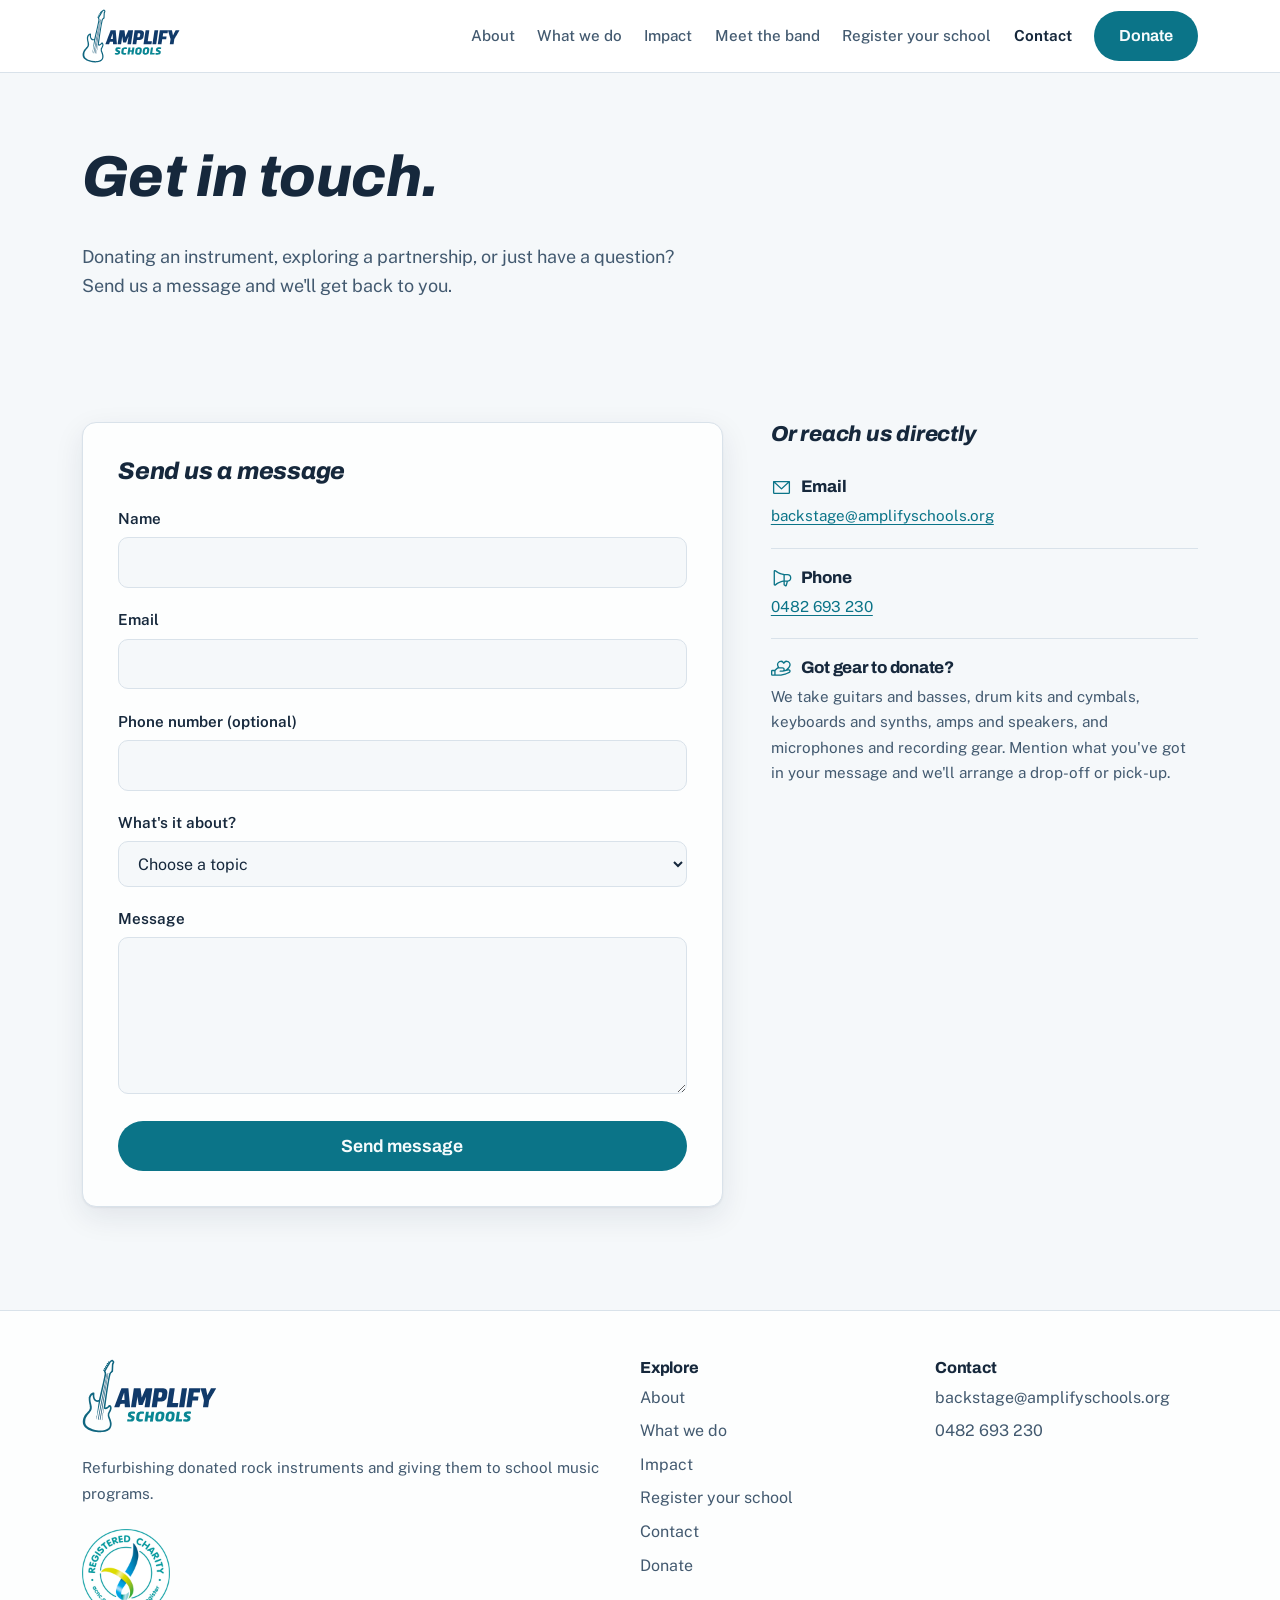
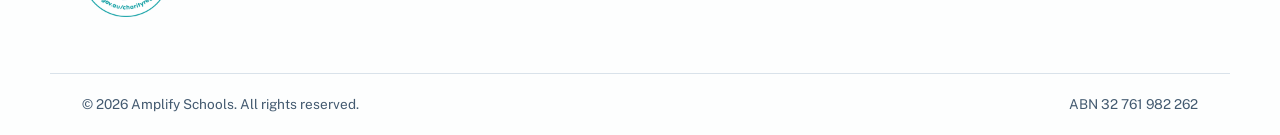
==== contact.html @ 99ada8d9 "Help Google treat amplifyschools.org as the official site The site is published in two places (Hosti" ====
<!doctype html>
<html lang="en-AU">
<head>
  <meta charset="utf-8">
  <meta name="viewport" content="width=device-width, initial-scale=1">
  <title>Contact | Amplify Schools</title>
  <meta name="description" content="Get in touch with Amplify Schools about instrument donations, partnerships, or anything else.">
  <link rel="canonical" href="https://amplifyschools.org/contact.html">
  <meta property="og:title" content="Contact Amplify Schools">
  <meta property="og:description" content="Get in touch about instrument donations, partnerships, or anything else.">
  <meta property="og:type" content="website">
  <meta property="og:url" content="https://amplifyschools.org/contact.html">
  <meta property="og:site_name" content="Amplify Schools">
  <meta property="og:locale" content="en_AU">
  <meta property="og:image" content="https://amplifyschools.org/assets/img/hero-music-room.jpg">
  <link rel="icon" href="data:image/svg+xml,%3Csvg xmlns='http://www.w3.org/2000/svg' viewBox='0 0 64 64'%3E%3Crect width='64' height='64' rx='14' fill='%231c3e66'/%3E%3Ctext x='33' y='47' font-family='Arial, sans-serif' font-size='42' font-weight='800' font-style='italic' text-anchor='middle' fill='%234cc3d5'%3EA%3C/text%3E%3C/svg%3E">
  <link rel="preload" href="assets/fonts/archivo-latin-wght-italic.woff2" as="font" type="font/woff2" crossorigin>
  <link rel="preload" href="assets/fonts/public-sans-latin-wght-normal.woff2" as="font" type="font/woff2" crossorigin>
  <link rel="stylesheet" href="assets/css/styles.css?v=14">
  <script>document.documentElement.classList.add("js");</script>
</head>
<body>
  <a class="skip-link" href="#main">Skip to content</a>

  <header class="site-header">
    <nav class="nav container" aria-label="Main">
      <a class="brand" href="index.html" aria-label="Amplify Schools home">
        <picture>
          <source srcset="assets/img/logo-dark.svg" media="(prefers-color-scheme: dark)">
          <img class="brand-logo" src="assets/img/logo.svg" alt="Amplify Schools" width="1960" height="1077">
        </picture>
      </a>
      <button class="nav-toggle" aria-expanded="false" aria-controls="nav-links">Menu</button>
      <ul class="nav-links" id="nav-links">
        <li><a href="index.html#about">About</a></li>
        <li><a href="index.html#programs">What we do</a></li>
        <li><a href="index.html#impact">Impact</a></li>
        <li><a href="index.html#band">Meet the band</a></li>
        <li><a href="register.html">Register your school</a></li>
        <li><a href="contact.html" aria-current="page">Contact</a></li>
        <li class="nav-cta"><a class="btn btn-primary" href="donate.html">Donate</a></li>
      </ul>
    </nav>
  </header>

  <main id="main">

    <section class="donate-intro container">
      <h1>Get in touch.</h1>
      <p class="lede">Donating an instrument, exploring a partnership, or just have a question? Send us a message and we'll get back to you.</p>
    </section>

    <section class="section container donate-layout">

      <!-- ===== Contact form ===== -->
      <div class="donate-card">
        <h2 class="form-title">Send us a message</h2>
        <form id="contact-form" novalidate>
          <input type="hidden" name="_subject" value="Website enquiry">
          <input type="hidden" name="form_type" value="contact">
          <div class="form-field">
            <label for="ct-name">Name</label>
            <input id="ct-name" name="name" type="text" required autocomplete="name">
          </div>
          <div class="form-field">
            <label for="ct-email">Email</label>
            <input id="ct-email" name="email" type="email" required autocomplete="email">
          </div>
          <div class="form-field">
            <label for="ct-phone">Phone number (optional)</label>
            <input id="ct-phone" name="phone" type="tel" autocomplete="tel">
          </div>
          <div class="form-field">
            <label for="ct-topic">What's it about?</label>
            <select id="ct-topic" name="topic" required>
              <option value="">Choose a topic</option>
              <option>Donating an instrument</option>
              <option>Partnership or sponsorship</option>
              <option>School music program</option>
              <option>Volunteering</option>
              <option>Something else</option>
            </select>
          </div>
          <div class="form-field">
            <label for="ct-message">Message</label>
            <textarea id="ct-message" name="message" rows="5" required></textarea>
          </div>
          <!-- honeypot for spam bots; leave empty -->
          <div class="hp-field" aria-hidden="true">
            <label for="website">Website</label>
            <input id="website" name="website" type="text" tabindex="-1" autocomplete="off">
          </div>
          <button type="submit" class="btn btn-primary btn-lg donate-submit" id="contact-submit">Send message</button>
          <div class="form-alert" id="contact-alert" role="status"></div>
        </form>
        <div class="form-success" id="contact-success" hidden>
          <svg class="icon" aria-hidden="true"><use href="assets/icons.svg#icon-check-circle"/></svg>
          <h3>Message sent.</h3>
          <p>Thanks for reaching out. We'll get back to you as soon as we can.</p>
        </div>
      </div>

      <!-- ===== Direct contact ===== -->
      <aside class="give-aside">
        <h2>Or reach us directly</h2>

        <div class="give-item">
          <h3><svg class="icon" aria-hidden="true"><use href="assets/icons.svg#icon-envelope-simple"/></svg> Email</h3>
          <p><a href="mailto:backstage@amplifyschools.org">backstage@amplifyschools.org</a></p>
        </div>

        <div class="give-item">
          <h3><svg class="icon" aria-hidden="true"><use href="assets/icons.svg#icon-megaphone"/></svg> Phone</h3>
          <p><a href="tel:+61482693230">0482 693 230</a></p>
        </div>

        <div class="give-item">
          <h3><svg class="icon" aria-hidden="true"><use href="assets/icons.svg#icon-hand-heart"/></svg> Got gear to donate?</h3>
          <p>We take guitars and basses, drum kits and cymbals, keyboards and synths, amps and speakers, and microphones and recording gear. Mention what you've got in your message and we'll arrange a drop-off or pick-up.</p>
        </div>
      </aside>

    </section>

  </main>

  <footer class="site-footer" id="contact">
    <div class="container footer-grid">
      <div class="footer-about">
        <a class="brand" href="index.html" aria-label="Amplify Schools home">
          <picture>
            <source srcset="assets/img/logo-dark.svg" media="(prefers-color-scheme: dark)">
            <img class="brand-logo" src="assets/img/logo.svg" alt="Amplify Schools" width="1960" height="1077">
          </picture>
        </a>
        <p>Refurbishing donated rock instruments and giving them to school music programs.</p>
        <a class="charity-tick" href="https://www.acnc.gov.au/charity/charities?search=32761982262">
          <picture>
            <source srcset="assets/img/acnc-charity-tick-dark.webp" media="(prefers-color-scheme: dark)">
            <img src="assets/img/acnc-charity-tick.webp" alt="Registered charity: view our listing on the ACNC Charity Register" width="264" height="264" loading="lazy">
          </picture>
        </a>
      </div>
      <div>
        <h3>Explore</h3>
        <ul>
          <li><a href="index.html#about">About</a></li>
          <li><a href="index.html#programs">What we do</a></li>
          <li><a href="index.html#impact">Impact</a></li>
          <li><a href="register.html">Register your school</a></li>
          <li><a href="contact.html">Contact</a></li>
          <li><a href="donate.html">Donate</a></li>
        </ul>
      </div>
      <div>
        <h3>Contact</h3>
        <ul>
          <li><a href="mailto:backstage@amplifyschools.org">backstage@amplifyschools.org</a></li>
          <li><a href="tel:+61482693230">0482 693 230</a></li>
        </ul>
      </div>
    </div>
    <div class="container footer-legal">
      <p>&copy; <span id="year">2026</span> Amplify Schools. All rights reserved.</p>
      <p>ABN 32 761 982 262</p>
    </div>
  </footer>

  <script src="assets/js/main.js?v=13"></script>
</body>
</html>
---- assets/css/styles.css ----
/* ============================================================
   Amplify Schools - site stylesheet
   Brand: navy #1c3e66 + teal #0b7488, from the Amplify Schools
   logo (stacked bold-italic wordmark, electric guitar outline).
   Teal is the single interactive accent; navy is structural
   (headings, hero scrim, CTA band). Auto light/dark.
   Type: Archivo (display, heavy italic echoes the logo)
         + Public Sans (body). Self-hosted.
   ============================================================ */

/* ---------- Fonts (self-hosted, variable weight) ---------- */
@font-face {
  font-family: "Archivo";
  font-style: normal;
  font-weight: 100 900;
  font-display: swap;
  src: url("../fonts/archivo-latin-wght-normal.woff2") format("woff2-variations");
}
@font-face {
  font-family: "Archivo";
  font-style: italic;
  font-weight: 100 900;
  font-display: swap;
  src: url("../fonts/archivo-latin-wght-italic.woff2") format("woff2-variations");
}
@font-face {
  font-family: "Public Sans";
  font-style: normal;
  font-weight: 100 900;
  font-display: swap;
  src: url("../fonts/public-sans-latin-wght-normal.woff2") format("woff2-variations");
}
@font-face {
  font-family: "Public Sans";
  font-style: italic;
  font-weight: 100 900;
  font-display: swap;
  src: url("../fonts/public-sans-latin-wght-italic.woff2") format("woff2-variations");
}

/* ---------- Tokens ---------- */
:root {
  --bg: #f5f8fa;
  --surface: #fdfefe;
  --surface-raised: #ffffffee;
  --ink: #16283c;
  --ink-soft: #435a70;
  --line: #d9e2ea;
  --navy: #1c3e66;            /* brand navy: headings, bands, scrims */
  --navy-deep: #14263e;
  --accent: #0b7488;          /* brand teal: ALL interactive elements */
  --accent-hover: #095e6f;
  --accent-ink: #f6fbfc;      /* text on accent */
  --accent-tint: #e2f1f4;     /* soft teal wash */
  --focus: #1d4ed8;

  --font-display: "Archivo", system-ui, sans-serif;
  --font-body: "Public Sans", system-ui, sans-serif;

  --radius: 14px;             /* one radius scale: soft */
  --radius-sm: 10px;
  --shadow: 0 1px 2px rgb(20 38 62 / 0.06), 0 10px 30px rgb(20 38 62 / 0.09);
  --container: 1180px;

  color-scheme: light dark;
}

@media (prefers-color-scheme: dark) {
  :root {
    --bg: #0c141d;
    --surface: #131e2a;
    --surface-raised: #16222fee;
    --ink: #e7edf3;
    --ink-soft: #a0aebd;
    --line: #263647;
    --navy: #1c3e66;
    --navy-deep: #101d30;
    --accent: #4cc3d5;
    --accent-hover: #74d2e0;
    --accent-ink: #052730;
    --accent-tint: #12303a;
    --focus: #93b4f8;
    --shadow: 0 1px 2px rgb(0 0 0 / 0.4), 0 10px 30px rgb(0 0 0 / 0.4);
  }
}

/* ---------- Reset & base ---------- */
*, *::before, *::after { box-sizing: border-box; }
html { scroll-behavior: smooth; }
body {
  margin: 0;
  font-family: var(--font-body);
  font-size: 1rem;
  line-height: 1.65;
  color: var(--ink);
  background: var(--bg);
  -webkit-font-smoothing: antialiased;
}
img { max-width: 100%; height: auto; display: block; }
a { color: var(--accent); text-underline-offset: 3px; }
a:hover { color: var(--accent-hover); }
:focus-visible { outline: 3px solid var(--focus); outline-offset: 2px; border-radius: 4px; }

h1, h2, h3 {
  font-family: var(--font-display);
  font-weight: 750;
  line-height: 1.12;
  letter-spacing: -0.015em;
  margin: 0 0 0.5em;
  text-wrap: balance;
}
/* Display headings echo the logo's heavy italic */
h1, h2 { font-style: italic; font-weight: 800; letter-spacing: -0.01em; }
h1 { font-size: clamp(2.2rem, 4.8vw, 3.6rem); line-height: 1.1; padding-bottom: 0.08em; }
h2 { font-size: clamp(1.6rem, 3vw, 2.3rem); line-height: 1.14; padding-bottom: 0.06em; }
h3 { font-size: 1.2rem; }
p { margin: 0 0 1em; max-width: 65ch; }
.lede { font-size: 1.125rem; color: var(--ink-soft); }

.container { max-width: var(--container); margin-inline: auto; padding-inline: clamp(1rem, 4vw, 2rem); }
.section { padding-block: clamp(3.5rem, 8vw, 6.5rem); }

.icon { width: 1.25em; height: 1.25em; fill: currentColor; flex: none; vertical-align: -0.22em; }

.visually-hidden {
  position: absolute; width: 1px; height: 1px;
  clip-path: inset(50%); overflow: hidden; white-space: nowrap;
}
.skip-link {
  position: absolute; left: 1rem; top: -3rem; z-index: 100;
  background: var(--surface); color: var(--ink);
  padding: 0.6rem 1rem; border-radius: var(--radius-sm);
  transition: top 0.15s ease;
}
.skip-link:focus { top: 1rem; }

/* ---------- Scroll reveal (progressive enhancement) ---------- */
/* Hidden state only applies when JS is running (html.js) and
   the user has not asked for reduced motion. */
@media (prefers-reduced-motion: no-preference) {
  html.js .reveal {
    opacity: 0; transform: translateY(22px);
    transition: opacity 0.7s cubic-bezier(0.16, 1, 0.3, 1),
                transform 0.7s cubic-bezier(0.16, 1, 0.3, 1);
  }
  html.js .reveal.in { opacity: 1; transform: none; }
}
@media (prefers-reduced-motion: reduce) {
  html { scroll-behavior: auto; }
  *, *::before, *::after { transition: none !important; animation: none !important; }
}

/* ---------- Buttons ---------- */
.btn {
  display: inline-flex; align-items: center; justify-content: center; gap: 0.5rem;
  font-family: var(--font-display); font-weight: 650; font-size: 1rem;
  padding: 0.7rem 1.5rem; border-radius: 999px;
  border: 1.5px solid transparent; cursor: pointer;
  text-decoration: none; white-space: nowrap;
  transition: background 0.18s ease, color 0.18s ease, transform 0.12s ease,
              border-color 0.18s ease, box-shadow 0.18s ease;
}
.btn:hover { transform: translateY(-1px); }
.btn:active { transform: scale(0.98); }
.btn-primary { background: var(--accent); color: var(--accent-ink); }
.btn-primary:hover { background: var(--accent-hover); color: var(--accent-ink); box-shadow: var(--shadow); }
.btn-ghost { border-color: var(--line); color: var(--ink); background: transparent; }
.btn-ghost:hover { border-color: var(--ink-soft); color: var(--ink); }
.btn-lg { font-size: 1.1rem; padding: 0.9rem 1.9rem; }

/* Ghost button variant for use on the dark hero photo */
.btn-ghost-light { border-color: #ffffff66; color: #f2f6f9; background: rgb(16 29 48 / 0.35); }
.btn-ghost-light:hover { border-color: #ffffffb3; color: #ffffff; }

/* ---------- Header ---------- */
.site-header {
  position: sticky; top: 0; z-index: 50;
  background: var(--surface-raised);
  backdrop-filter: blur(12px);
  border-bottom: 1px solid var(--line);
}
.nav {
  display: flex; align-items: center; gap: 1.5rem;
  height: 72px;
}
.brand { display: inline-flex; align-items: center; text-decoration: none; margin-right: auto; }
.brand picture { display: flex; }
.brand-logo { height: 54px; width: auto; flex: none; }
.site-footer .brand-logo { height: 74px; }

.nav-links { display: flex; align-items: center; gap: 1.4rem; list-style: none; margin: 0; padding: 0; }
.nav-links a:not(.btn) {
  color: var(--ink-soft); text-decoration: none; font-weight: 500; font-size: 0.95rem;
}
.nav-links a:not(.btn):hover { color: var(--ink); }
.nav-links a[aria-current="page"]:not(.btn) { color: var(--ink); font-weight: 650; }
.nav-toggle {
  display: none; background: none; border: 1.5px solid var(--line); border-radius: var(--radius-sm);
  color: var(--ink); padding: 0.4rem 0.7rem; font: inherit; cursor: pointer;
}
@media (max-width: 767px) {
  .nav-toggle { display: inline-flex; align-items: center; gap: 0.4rem; }
  .nav-links {
    display: none; position: absolute; top: 72px; left: 0; right: 0;
    flex-direction: column; align-items: stretch; gap: 0;
    background: var(--surface); border-bottom: 1px solid var(--line);
    padding: 0.5rem 1rem 1rem;
  }
  .nav-links.open { display: flex; }
  .nav-links li { border-top: 1px solid var(--line); }
  .nav-links li:first-child { border-top: 0; }
  .nav-links a:not(.btn) { display: block; padding: 0.85rem 0.25rem; }
  .nav-links .nav-cta { padding-top: 0.85rem; border-top: 1px solid var(--line); }
  .nav-links .btn { width: 100%; }
}

/* ---------- Cinematic hero ---------- */
.hero-cinema {
  position: relative; isolation: isolate;
  min-height: min(86dvh, 820px);
  display: flex; align-items: center;
  overflow: hidden;
}
.hero-cinema .hero-bg {
  position: absolute; inset: 0; z-index: -2;
  width: 100%; height: 100%; object-fit: cover;
}
.hero-cinema::after {
  /* navy scrim: strong on the text side, lighter on the right */
  content: ""; position: absolute; inset: 0; z-index: -1;
  background:
    linear-gradient(78deg, rgb(13 24 40 / 0.92) 0%, rgb(16 30 50 / 0.82) 42%, rgb(20 38 62 / 0.42) 100%),
    linear-gradient(to top, rgb(13 24 40 / 0.55), transparent 40%);
}
.hero-cinema .hero-content {
  padding-block: clamp(4rem, 9vw, 7rem);
  max-width: 46rem;
}
.hero-cinema h1 { color: #f6f9fb; margin-bottom: 0.4em; }
.hero-cinema h1 .accent-word { color: #62c9d8; }
.hero-cinema .lede { color: #ccd9e4; margin-bottom: 1.8rem; font-size: 1.2rem; }
.hero-actions { display: flex; flex-wrap: wrap; gap: 0.9rem; align-items: center; }

/* ---------- Mission ---------- */
.mission { border-block: 1px solid var(--line); background: var(--surface); }
.mission-inner { max-width: 47rem; }
.mission h2 { margin-bottom: 0.6em; }
.mission p { max-width: none; }

/* ---------- Programs (asymmetric grid) ---------- */
.programs-grid {
  display: grid; gap: 1.25rem;
  grid-template-columns: minmax(0, 3fr) minmax(0, 2fr);
  grid-template-rows: auto auto;
}
.program-card {
  position: relative; display: flex; flex-direction: column; justify-content: flex-end;
  border-radius: var(--radius); overflow: hidden; min-height: 260px;
  background: var(--surface); border: 1px solid var(--line);
}
.program-card.feature { grid-row: 1 / 3; min-height: 500px; }
.program-card img {
  position: absolute; inset: 0; width: 100%; height: 100%; object-fit: cover;
  transition: transform 0.6s cubic-bezier(0.16, 1, 0.3, 1);
}
.program-card:hover img { transform: scale(1.04); }
.program-card .program-body {
  position: relative; padding: 1.5rem;
  background: linear-gradient(to top, rgb(13 24 40 / 0.92), rgb(13 24 40 / 0.6) 60%, transparent);
  color: #f2f6f9; padding-top: 4.5rem;
}
.program-body h3 { color: inherit; margin-bottom: 0.25em; font-size: 1.35rem; font-style: italic; font-weight: 750; }
.program-body p { color: #ccd9e4; margin: 0; font-size: 0.98rem; max-width: 44ch; }
@media (max-width: 860px) {
  .programs-grid { grid-template-columns: 1fr; }
  .program-card.feature { grid-row: auto; min-height: 320px; }
}

/* ---------- Donation tiers ---------- */
.tiers { background: var(--surface); border-block: 1px solid var(--line); }
.tiers-grid {
  display: grid; gap: clamp(2rem, 5vw, 4.5rem);
  grid-template-columns: minmax(0, 2fr) minmax(0, 3fr);
  align-items: start;
}
.tiers-copy h2 { margin-bottom: 0.5em; }
.tier-list { list-style: none; margin: 0; padding: 0; }
.tier-row {
  display: grid; grid-template-columns: auto 1fr; gap: 1.4rem; align-items: baseline;
  padding: 1.4rem 0;
}
.tier-row + .tier-row { border-top: 1px solid var(--line); }
.tier-amount {
  font-family: var(--font-display); font-style: italic; font-weight: 800; font-size: 2.2rem;
  color: var(--accent); min-width: 4.6ch; padding-bottom: 2px;
}
.tier-row h3 { margin-bottom: 0.2em; }
.tier-row p { margin: 0; color: var(--ink-soft); font-size: 0.98rem; }
@media (max-width: 860px) {
  .tiers-grid { grid-template-columns: 1fr; }
}

/* ---------- Impact (photo + quotes) ---------- */
.impact-grid {
  display: grid; gap: clamp(1.5rem, 4vw, 3.5rem);
  grid-template-columns: minmax(0, 2fr) minmax(0, 3fr);
  align-items: center;
}
.impact-photo img {
  width: 100%; aspect-ratio: 3 / 4; object-fit: cover;
  border-radius: var(--radius); box-shadow: var(--shadow);
}
.impact-quotes { display: grid; gap: 2.2rem; }
.impact-quotes blockquote { margin: 0; }
.impact-quotes blockquote p {
  font-family: var(--font-display); font-weight: 560;
  font-size: clamp(1.15rem, 2vw, 1.45rem); line-height: 1.42;
  color: var(--ink); max-width: none; margin-bottom: 0.7rem;
}
.impact-quotes blockquote p::before { content: "\201C"; color: var(--accent); }
.impact-quotes blockquote p::after { content: "\201D"; color: var(--accent); }
.impact-quotes cite {
  font-style: normal; color: var(--ink-soft); font-size: 0.95rem;
}
.impact-quotes cite strong { color: var(--ink); font-weight: 600; }
@media (max-width: 860px) {
  .impact-grid { grid-template-columns: 1fr; }
  .impact-photo { max-width: 420px; }
}

/* ---------- Meet the band ---------- */
.team-grid {
  display: grid; gap: 1.5rem;
  grid-template-columns: repeat(3, minmax(0, 1fr));
}
.team-card {
  background: var(--surface); border: 1px solid var(--line);
  border-radius: var(--radius); overflow: hidden;
  transition: transform 0.3s cubic-bezier(0.16, 1, 0.3, 1), box-shadow 0.3s ease;
}
.team-card:hover { transform: translateY(-4px); box-shadow: var(--shadow); }
.team-card img { width: 100%; aspect-ratio: 4 / 5; object-fit: cover; }
.team-card .team-body { padding: 1.3rem 1.4rem 1.5rem; }
.team-card h3 { margin: 0 0 0.1rem; font-size: 1.15rem; }
.team-card .team-role {
  color: var(--accent); font-weight: 650; font-size: 0.88rem;
  margin: 0 0 0.7rem;
}
.team-card .team-bio { margin: 0; color: var(--ink-soft); font-size: 0.94rem; }
@media (max-width: 900px) {
  .team-grid { grid-template-columns: 1fr; max-width: 400px; }
}

/* ---------- CTA band ---------- */
.cta-band {
  background: linear-gradient(105deg, var(--navy-deep), var(--navy));
  color: #f2f6f9;
}
.cta-band .container {
  display: flex; flex-wrap: wrap; align-items: center; justify-content: space-between; gap: 1.5rem;
}
.cta-band h2 { color: inherit; margin: 0; }
.cta-band p { color: #ccd9e4; margin: 0.35em 0 0; }
.cta-band .btn-primary { background: #4cc3d5; color: #052730; }
.cta-band .btn-primary:hover { background: #74d2e0; color: #052730; }
.cta-band-link { color: #7ed7e4; font-weight: 600; }
.cta-band-link:hover { color: #a5e4ee; }

/* ---------- Footer ---------- */
.site-footer { border-top: 1px solid var(--line); background: var(--surface); }
.footer-grid {
  display: grid; gap: 2rem; padding-block: 3rem;
  grid-template-columns: minmax(0, 2fr) minmax(0, 1fr) minmax(0, 1fr);
}
.footer-grid h3 { font-size: 1rem; }
.footer-grid ul { list-style: none; margin: 0; padding: 0; display: grid; gap: 0.45rem; }
.footer-grid a { color: var(--ink-soft); text-decoration: none; }
.footer-grid a:hover { color: var(--ink); text-decoration: underline; }
.footer-about p { color: var(--ink-soft); font-size: 0.95rem; margin-top: 0.9rem; }
.footer-social { display: flex; gap: 0.8rem; margin-top: 0.8rem; }
.footer-social a { color: var(--ink-soft); }
.footer-social .icon { width: 1.4em; height: 1.4em; }
.footer-legal {
  border-top: 1px solid var(--line); padding-block: 1.2rem;
  font-size: 0.85rem; color: var(--ink-soft);
  display: flex; flex-wrap: wrap; gap: 0.5rem 2rem; justify-content: space-between;
}
.footer-legal p { margin: 0; max-width: none; }
@media (max-width: 767px) {
  .footer-grid { grid-template-columns: 1fr; }
}

/* ---------- ACNC Registered Charity Tick ---------- */
/* Official ACNC artwork: never recolour, redraw or distort it.
   ACNC style guide: at least 15mm wide (about 57px), 5mm (about 19px)
   clear space all round, and always linked to our listing on the
   ACNC Charity Register. The colour Tick is for light backgrounds;
   <picture> swaps in the white (reversed) Tick for dark mode. */
.charity-tick { display: inline-flex; margin-top: 0.5rem; }
.charity-tick picture { display: flex; }
.charity-tick img { width: 88px; height: 88px; }
.charity-tick:focus-visible { border-radius: 50%; }

/* Donate page: Tick plus a one-line note, as a single link */
.charity-note {
  display: flex; align-items: center; gap: 1.25rem;
  margin-top: 1.4rem; padding-top: 1.4rem; border-top: 1px solid var(--line);
  color: var(--ink-soft); font-size: 0.92rem; line-height: 1.5; text-decoration: none;
}
.charity-note:hover { color: var(--ink-soft); }
.charity-note picture { display: flex; flex: none; }
.charity-note img { width: 72px; height: 72px; }
.charity-note strong { display: block; color: var(--ink); font-weight: 650; }
.charity-note-link { color: var(--accent); text-decoration: underline; text-underline-offset: 3px; }
.charity-note:hover .charity-note-link { color: var(--accent-hover); }

/* ============================================================
   Donate page
   ============================================================ */
.donate-intro { padding-block: clamp(2.5rem, 6vw, 4.5rem) 0; }
.donate-intro .lede { max-width: 56ch; }

.donate-layout {
  display: grid; gap: clamp(1.5rem, 4vw, 3rem);
  grid-template-columns: minmax(0, 3fr) minmax(0, 2fr);
  align-items: start;
}
@media (max-width: 860px) {
  .donate-layout { grid-template-columns: 1fr; }
}

.donate-card {
  background: var(--surface); border: 1px solid var(--line);
  border-radius: var(--radius); box-shadow: var(--shadow);
  padding: clamp(1.4rem, 3vw, 2.2rem);
}

.freq-toggle {
  display: grid; grid-template-columns: 1fr 1fr; gap: 0;
  border: 1.5px solid var(--line); border-radius: 999px; overflow: hidden;
  margin-bottom: 1.4rem;
}
.freq-toggle button {
  font: inherit; font-family: var(--font-display); font-weight: 650;
  padding: 0.65rem 1rem; border: 0; background: transparent; color: var(--ink-soft);
  cursor: pointer; transition: background 0.15s ease, color 0.15s ease;
}
.freq-toggle button[aria-pressed="true"] { background: var(--accent); color: var(--accent-ink); }

.amount-grid { display: grid; grid-template-columns: repeat(3, 1fr); gap: 0.7rem; margin-bottom: 1rem; }
.amount-grid button {
  font: inherit; font-family: var(--font-display); font-weight: 700; font-size: 1.15rem;
  padding: 0.85rem 0.5rem; cursor: pointer;
  border: 1.5px solid var(--line); border-radius: var(--radius-sm);
  background: transparent; color: var(--ink);
  transition: border-color 0.15s ease, background 0.15s ease, transform 0.1s ease;
}
.amount-grid button:hover { border-color: var(--accent); }
.amount-grid button:active { transform: scale(0.98); }
.amount-grid button[aria-pressed="true"] {
  border-color: var(--accent); background: var(--accent-tint); color: var(--accent);
}
@media (max-width: 480px) { .amount-grid { grid-template-columns: repeat(2, 1fr); } }

.custom-amount { margin-bottom: 1.4rem; }
.custom-amount label { display: block; font-weight: 600; font-size: 0.92rem; margin-bottom: 0.4rem; }
.custom-amount .field {
  display: flex; align-items: center; gap: 0.5rem;
  border: 1.5px solid var(--line); border-radius: var(--radius-sm);
  padding: 0 0.9rem; background: var(--bg);
}
.custom-amount .field:focus-within { border-color: var(--focus); }
.custom-amount .currency { color: var(--ink-soft); font-weight: 600; }
.custom-amount input {
  font: inherit; font-size: 1.1rem; border: 0; background: transparent; color: var(--ink);
  padding: 0.75rem 0; width: 100%; outline: none;
}
.custom-amount .hint { font-size: 0.85rem; color: var(--ink-soft); margin: 0.4rem 0 0; }

.donate-submit { width: 100%; }
.donate-note {
  display: flex; gap: 0.5rem; align-items: flex-start;
  font-size: 0.88rem; color: var(--ink-soft); margin: 1rem 0 0;
}
.donate-note .icon { margin-top: 0.15em; }

.donate-alert {
  display: none; margin-top: 1rem; padding: 0.9rem 1.1rem;
  border: 1.5px solid var(--accent); border-radius: var(--radius-sm);
  background: var(--accent-tint); color: var(--ink); font-size: 0.95rem;
}
.donate-alert.show { display: block; }
.donate-alert a { font-weight: 600; }

.give-aside h2 { font-size: 1.35rem; }
.give-item { padding: 1.2rem 0; }
.give-item + .give-item { border-top: 1px solid var(--line); }
.give-item h3 { display: flex; align-items: center; gap: 0.55rem; font-size: 1.05rem; margin-bottom: 0.3em; }
.give-item h3 .icon { color: var(--accent); }
.give-item p { margin: 0; color: var(--ink-soft); font-size: 0.95rem; }
.give-item .bank-details {
  margin: 0.7rem 0 0; padding: 0.8rem 1rem;
  background: var(--bg); border-radius: var(--radius-sm);
  font-size: 0.92rem; color: var(--ink);
}
.give-item .bank-details span { display: block; }
.give-item .bank-details .bank-row { display: flex; align-items: center; justify-content: space-between; gap: 0.75rem; padding: 0.15rem 0; }
.copy-btn {
  display: inline-flex; align-items: center; gap: 0.3rem; flex: none;
  padding: 0.3rem 0.65rem; border: 1px solid var(--line); border-radius: 999px;
  background: transparent; color: var(--accent); font: inherit; font-size: 0.8rem; font-weight: 600;
  cursor: pointer;
}
.copy-btn:hover { border-color: var(--accent); }
.copy-btn .icon { width: 1em; height: 1em; vertical-align: 0; }
.give-item .bank-details .copy-btn span { display: inline; }
.give-item .hint { font-size: 0.85rem; color: var(--ink-soft); margin: 0.5rem 0 0; }

/* ---------- School registration form ---------- */
.form-title { font-size: 1.5rem; margin-bottom: 1.2rem; }
.form-field { margin-bottom: 1.2rem; }
.form-field label {
  display: block; font-weight: 600; font-size: 0.95rem; margin-bottom: 0.4rem;
}
.form-field input,
.form-field textarea,
.form-field select {
  font: inherit; width: 100%; color: var(--ink);
  border: 1.5px solid var(--line); border-radius: var(--radius-sm);
  background: var(--bg); padding: 0.7rem 0.9rem;
}
.form-field textarea { resize: vertical; min-height: 6rem; }
.form-field input:focus-visible,
.form-field textarea:focus-visible,
.form-field select:focus-visible { outline: 3px solid var(--focus); outline-offset: 1px; }
.field-hint { font-size: 0.85rem; color: var(--ink-soft); margin: 0.35rem 0 0; }
.field-error { font-size: 0.88rem; color: #b3261e; margin: 0.35rem 0 0; }
@media (prefers-color-scheme: dark) {
  .field-error { color: #ffb4ab; }
}
.form-field input[aria-invalid="true"],
.form-field textarea[aria-invalid="true"] { border-color: #b3261e; }

.form-check {
  display: grid; grid-template-columns: auto 1fr; gap: 0.7rem;
  align-items: start; margin: 1.4rem 0;
}
.form-check input {
  width: 1.25rem; height: 1.25rem; margin-top: 0.2rem;
  accent-color: var(--accent);
}
.form-check label { font-size: 0.92rem; color: var(--ink-soft); }

/* honeypot: visually removed, still in the DOM for bots */
.hp-field { position: absolute; left: -9999px; width: 1px; height: 1px; overflow: hidden; }

.form-alert {
  display: none; margin-top: 1rem; padding: 0.9rem 1.1rem;
  border: 1.5px solid var(--accent); border-radius: var(--radius-sm);
  background: var(--accent-tint); color: var(--ink); font-size: 0.95rem;
}
.form-alert.show { display: block; }
.form-alert a { font-weight: 600; }

.form-success { text-align: center; padding: 2rem 1rem; }
.form-success .icon { width: 3rem; height: 3rem; color: var(--accent); }
.form-success h3 { margin: 0.8rem 0 0.3rem; }
.form-success p { margin: 0 auto; color: var(--ink-soft); }

.aside-lede { font-weight: 600; margin-bottom: 0.8rem; }
.check-list { list-style: none; margin: 0 0 1.4rem; padding: 0; display: grid; gap: 0.8rem; }
.check-list li { display: grid; grid-template-columns: auto 1fr; gap: 0.6rem; align-items: start; }
.check-list .icon { color: var(--accent); margin-top: 0.2em; }
.aside-note { color: var(--ink-soft); font-size: 0.95rem; }

/* ---------- FAQ ---------- */
.faq { max-width: 46rem; }
.faq details { border-top: 1px solid var(--line); }
.faq details:last-child { border-bottom: 1px solid var(--line); }
.faq summary {
  display: flex; align-items: center; justify-content: space-between; gap: 1rem;
  padding: 1.1rem 0.2rem; cursor: pointer; list-style: none;
  font-family: var(--font-display); font-weight: 650; font-size: 1.05rem;
}
.faq summary::-webkit-details-marker { display: none; }
.faq summary .icon { color: var(--ink-soft); transition: transform 0.2s ease; }
.faq details[open] summary .icon { transform: rotate(180deg); }
.faq details p { color: var(--ink-soft); padding: 0 0.2rem 1.2rem; margin: 0; }
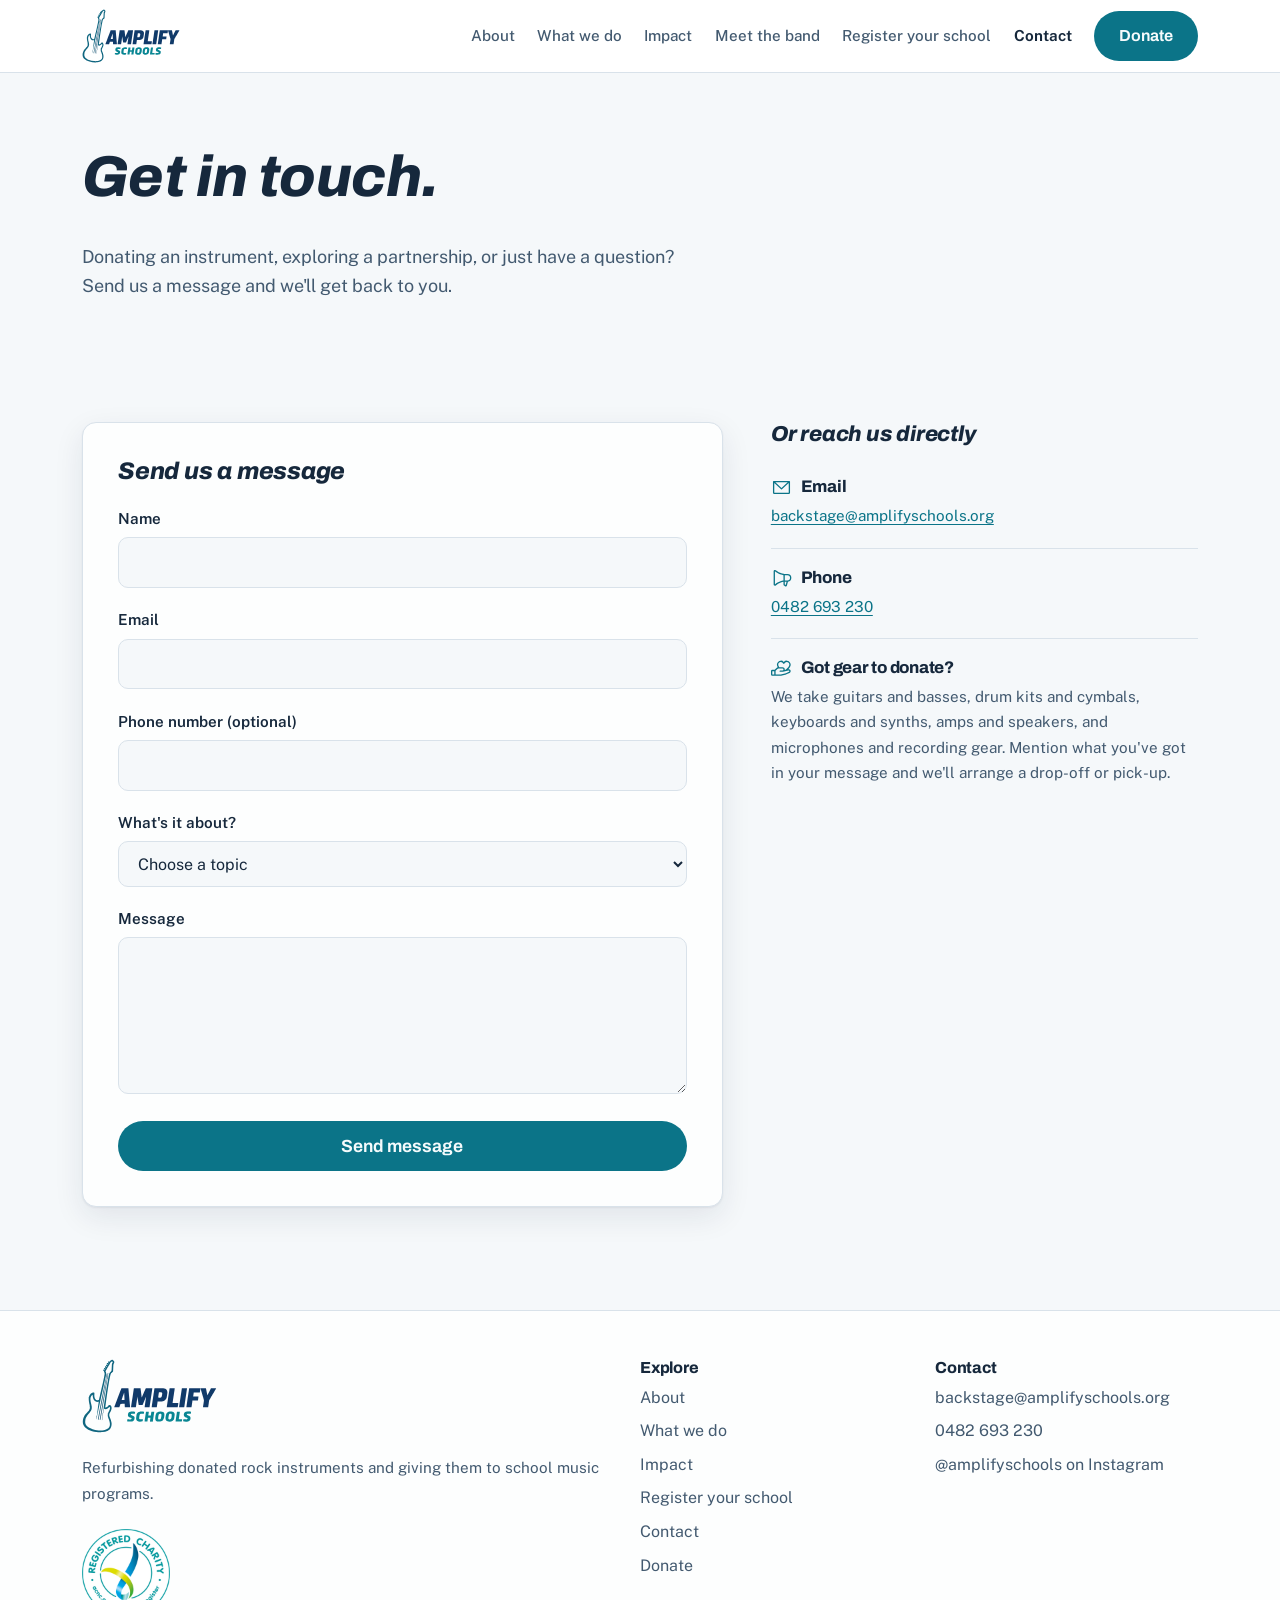
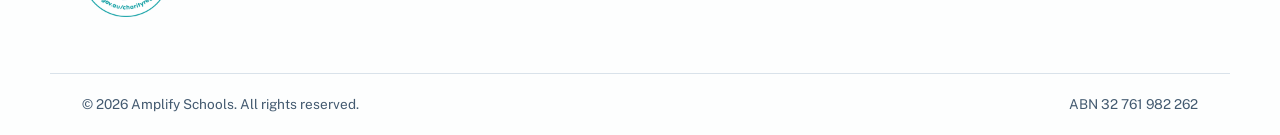
==== commit 34df44bc: "Link the Instagram profile from the footer and structured data Add @amplifyschools on Instagram to t" ====
--- a/contact.html
+++ b/contact.html
@@ -13,10 +13,12 @@
   <meta property="og:site_name" content="Amplify Schools">
   <meta property="og:locale" content="en_AU">
   <meta property="og:image" content="https://amplifyschools.org/assets/img/hero-music-room.jpg">
-  <link rel="icon" href="data:image/svg+xml,%3Csvg xmlns='http://www.w3.org/2000/svg' viewBox='0 0 64 64'%3E%3Crect width='64' height='64' rx='14' fill='%231c3e66'/%3E%3Ctext x='33' y='47' font-family='Arial, sans-serif' font-size='42' font-weight='800' font-style='italic' text-anchor='middle' fill='%234cc3d5'%3EA%3C/text%3E%3C/svg%3E">
+  <link rel="icon" href="favicon.ico" sizes="16x16 32x32 48x48">
+  <link rel="icon" href="favicon.svg" type="image/svg+xml">
+  <link rel="apple-touch-icon" href="apple-touch-icon.png">
   <link rel="preload" href="assets/fonts/archivo-latin-wght-italic.woff2" as="font" type="font/woff2" crossorigin>
   <link rel="preload" href="assets/fonts/public-sans-latin-wght-normal.woff2" as="font" type="font/woff2" crossorigin>
-  <link rel="stylesheet" href="assets/css/styles.css?v=14">
+  <link rel="stylesheet" href="assets/css/styles.css?v=15">
   <script>document.documentElement.classList.add("js");</script>
 </head>
 <body>
@@ -134,7 +136,7 @@
           </picture>
         </a>
         <p>Refurbishing donated rock instruments and giving them to school music programs.</p>
-        <a class="charity-tick" href="https://www.acnc.gov.au/charity/charities?search=32761982262">
+        <a class="charity-tick" href="https://www.acnc.gov.au/charity/charities/515e9afa-9e64-f111-a826-6045bde523ce/profile">
           <picture>
             <source srcset="assets/img/acnc-charity-tick-dark.webp" media="(prefers-color-scheme: dark)">
             <img src="assets/img/acnc-charity-tick.webp" alt="Registered charity: view our listing on the ACNC Charity Register" width="264" height="264" loading="lazy">
@@ -157,6 +159,7 @@
         <ul>
           <li><a href="mailto:backstage@amplifyschools.org">backstage@amplifyschools.org</a></li>
           <li><a href="tel:+61482693230">0482 693 230</a></li>
+          <li><a href="https://www.instagram.com/amplifyschools/">@amplifyschools on Instagram</a></li>
         </ul>
       </div>
     </div>
--- a/assets/css/styles.css
+++ b/assets/css/styles.css
@@ -238,6 +238,13 @@
 }
 .hero-cinema h1 { color: #f6f9fb; margin-bottom: 0.4em; }
 .hero-cinema h1 .accent-word { color: #62c9d8; }
+/* Brand name as a small line above the headline. It sits inside the h1 so
+   search engines read "Amplify Schools: Putting rock instruments into..." */
+.hero-cinema h1 .hero-kicker {
+  display: block; margin-bottom: 0.9rem;
+  font-size: 1rem; font-weight: 800; letter-spacing: 0.08em; text-transform: uppercase;
+  color: #62c9d8;
+}
 .hero-cinema .lede { color: #ccd9e4; margin-bottom: 1.8rem; font-size: 1.2rem; }
 .hero-actions { display: flex; flex-wrap: wrap; gap: 0.9rem; align-items: center; }
 
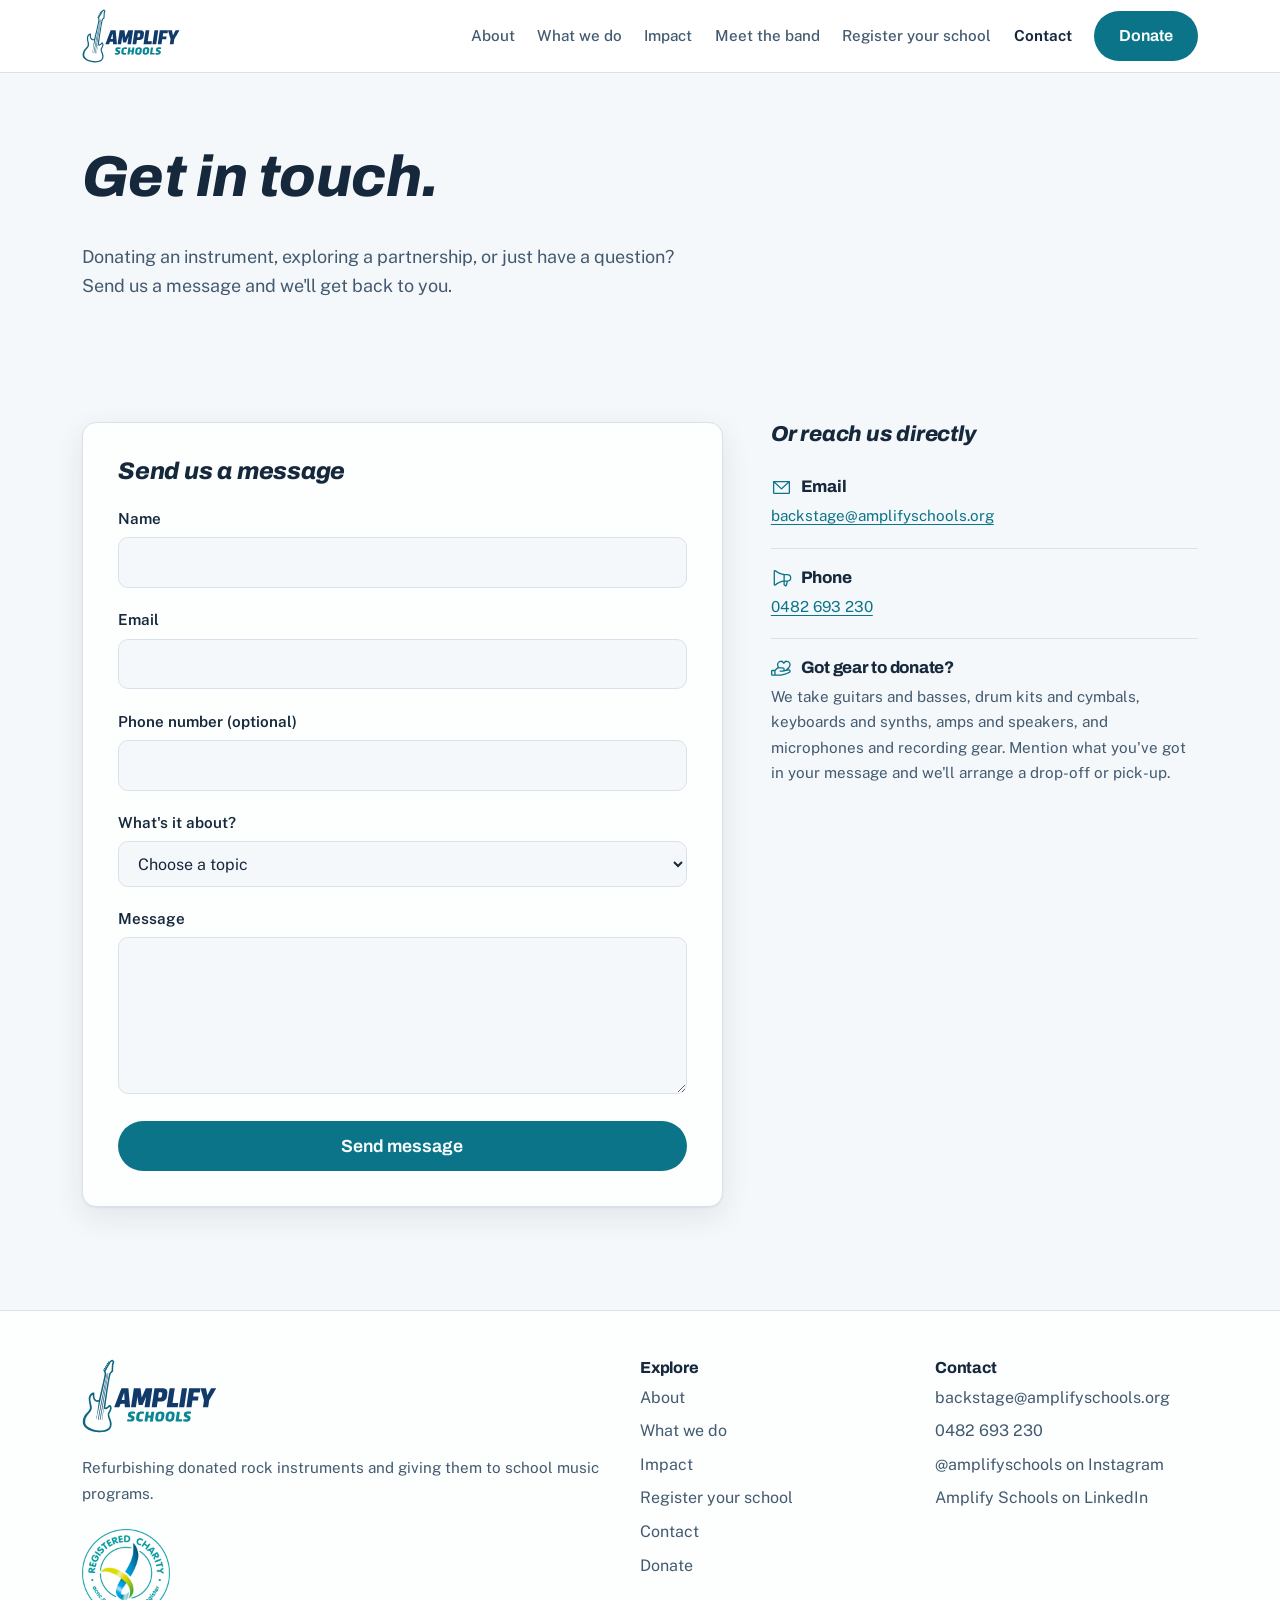
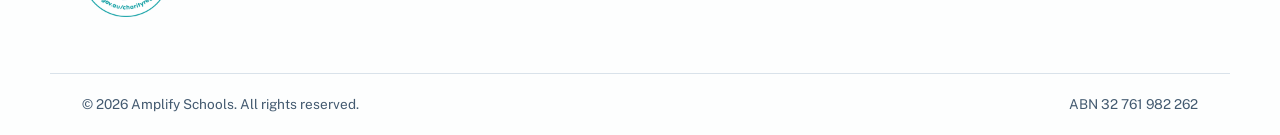
==== commit 0d87a575: "Link the LinkedIn company page from the footer and structured data Add "Amplify Schools on LinkedIn"" ====
--- a/contact.html
+++ b/contact.html
@@ -160,6 +160,7 @@
           <li><a href="mailto:backstage@amplifyschools.org">backstage@amplifyschools.org</a></li>
           <li><a href="tel:+61482693230">0482 693 230</a></li>
           <li><a href="https://www.instagram.com/amplifyschools/">@amplifyschools on Instagram</a></li>
+          <li><a href="https://www.linkedin.com/company/amplify-schools/">Amplify Schools on LinkedIn</a></li>
         </ul>
       </div>
     </div>
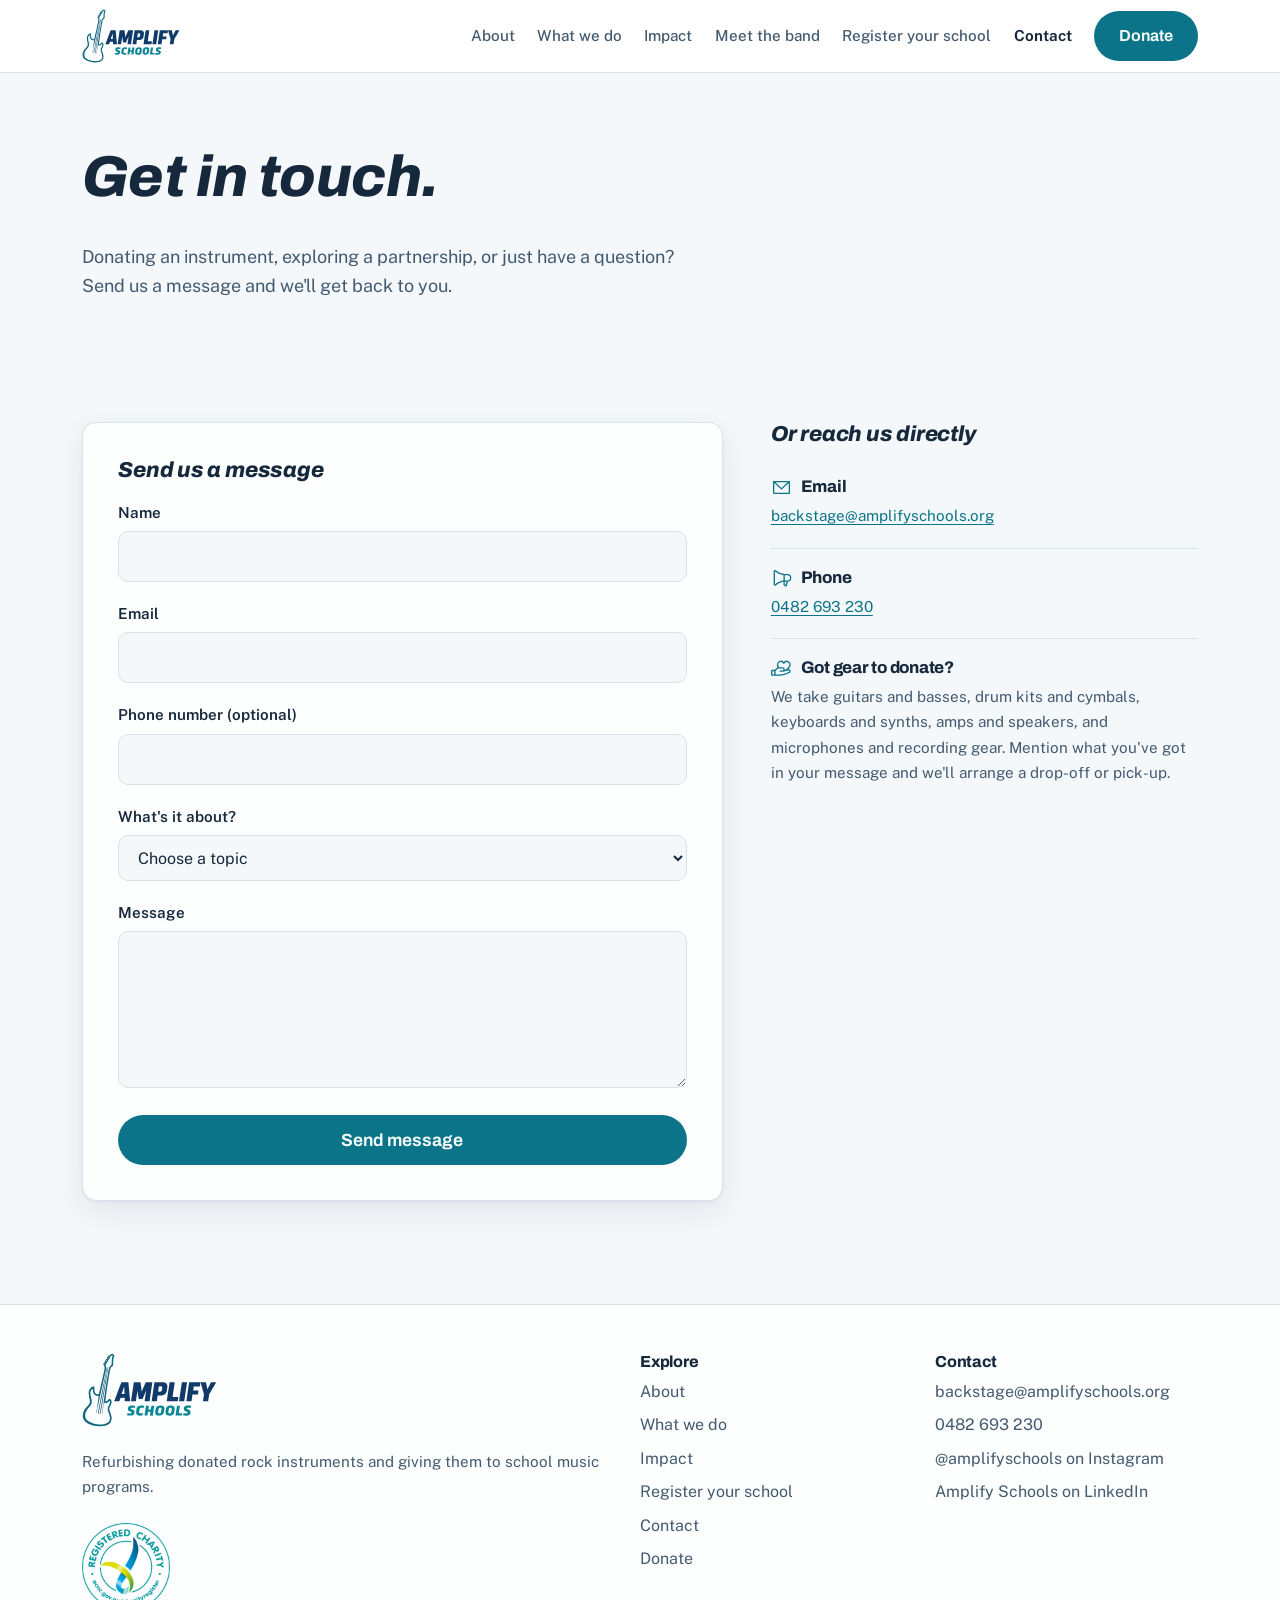
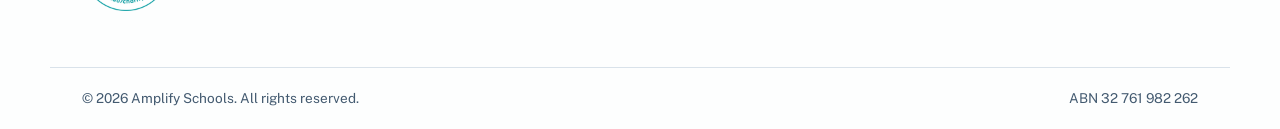
==== commit 82dc741e: "Link the donate page to Stripe and add a donation QR code The Donate now button now goes straight to" ====
--- a/contact.html
+++ b/contact.html
@@ -18,7 +18,7 @@
   <link rel="apple-touch-icon" href="apple-touch-icon.png">
   <link rel="preload" href="assets/fonts/archivo-latin-wght-italic.woff2" as="font" type="font/woff2" crossorigin>
   <link rel="preload" href="assets/fonts/public-sans-latin-wght-normal.woff2" as="font" type="font/woff2" crossorigin>
-  <link rel="stylesheet" href="assets/css/styles.css?v=15">
+  <link rel="stylesheet" href="assets/css/styles.css?v=16">
   <script>document.documentElement.classList.add("js");</script>
 </head>
 <body>
@@ -170,6 +170,6 @@
     </div>
   </footer>
 
-  <script src="assets/js/main.js?v=13"></script>
+  <script src="assets/js/main.js?v=14"></script>
 </body>
 </html>
--- a/assets/css/styles.css
+++ b/assets/css/styles.css
@@ -442,47 +442,7 @@
   padding: clamp(1.4rem, 3vw, 2.2rem);
 }
 
-.freq-toggle {
-  display: grid; grid-template-columns: 1fr 1fr; gap: 0;
-  border: 1.5px solid var(--line); border-radius: 999px; overflow: hidden;
-  margin-bottom: 1.4rem;
-}
-.freq-toggle button {
-  font: inherit; font-family: var(--font-display); font-weight: 650;
-  padding: 0.65rem 1rem; border: 0; background: transparent; color: var(--ink-soft);
-  cursor: pointer; transition: background 0.15s ease, color 0.15s ease;
-}
-.freq-toggle button[aria-pressed="true"] { background: var(--accent); color: var(--accent-ink); }
-
-.amount-grid { display: grid; grid-template-columns: repeat(3, 1fr); gap: 0.7rem; margin-bottom: 1rem; }
-.amount-grid button {
-  font: inherit; font-family: var(--font-display); font-weight: 700; font-size: 1.15rem;
-  padding: 0.85rem 0.5rem; cursor: pointer;
-  border: 1.5px solid var(--line); border-radius: var(--radius-sm);
-  background: transparent; color: var(--ink);
-  transition: border-color 0.15s ease, background 0.15s ease, transform 0.1s ease;
-}
-.amount-grid button:hover { border-color: var(--accent); }
-.amount-grid button:active { transform: scale(0.98); }
-.amount-grid button[aria-pressed="true"] {
-  border-color: var(--accent); background: var(--accent-tint); color: var(--accent);
-}
-@media (max-width: 480px) { .amount-grid { grid-template-columns: repeat(2, 1fr); } }
-
-.custom-amount { margin-bottom: 1.4rem; }
-.custom-amount label { display: block; font-weight: 600; font-size: 0.92rem; margin-bottom: 0.4rem; }
-.custom-amount .field {
-  display: flex; align-items: center; gap: 0.5rem;
-  border: 1.5px solid var(--line); border-radius: var(--radius-sm);
-  padding: 0 0.9rem; background: var(--bg);
-}
-.custom-amount .field:focus-within { border-color: var(--focus); }
-.custom-amount .currency { color: var(--ink-soft); font-weight: 600; }
-.custom-amount input {
-  font: inherit; font-size: 1.1rem; border: 0; background: transparent; color: var(--ink);
-  padding: 0.75rem 0; width: 100%; outline: none;
-}
-.custom-amount .hint { font-size: 0.85rem; color: var(--ink-soft); margin: 0.4rem 0 0; }
+.donate-card h2 { font-size: 1.35rem; margin-bottom: 1rem; }
 
 .donate-submit { width: 100%; }
 .donate-note {
@@ -491,13 +451,25 @@
 }
 .donate-note .icon { margin-top: 0.15em; }
 
-.donate-alert {
-  display: none; margin-top: 1rem; padding: 0.9rem 1.1rem;
-  border: 1.5px solid var(--accent); border-radius: var(--radius-sm);
-  background: var(--accent-tint); color: var(--ink); font-size: 0.95rem;
-}
-.donate-alert.show { display: block; }
-.donate-alert a { font-weight: 600; }
+/* QR code that opens the same Stripe donation page, for people on a
+   computer who'd rather pay on their phone. Laid out like the
+   charity note below it. Navy on a white tile in both colour schemes,
+   because many scanners can't read light-on-dark codes. Hidden on
+   touch devices (and narrow screens, in case a phone browser misreports
+   touch): you can't scan the screen you're holding. */
+.donate-qr {
+  display: flex; align-items: center; gap: 1.25rem;
+  margin: 1.4rem 0 0; padding-top: 1.4rem; border-top: 1px solid var(--line);
+  color: var(--ink-soft); font-size: 0.92rem; line-height: 1.5;
+}
+.donate-qr img {
+  flex: none; width: 128px; height: 128px;
+  border: 1px solid var(--line); border-radius: var(--radius-sm);
+}
+.donate-qr strong { display: block; color: var(--ink); font-weight: 650; }
+@media (hover: none) and (pointer: coarse), (max-width: 600px) {
+  .donate-qr { display: none; }
+}
 
 .give-aside h2 { font-size: 1.35rem; }
 .give-item { padding: 1.2rem 0; }
